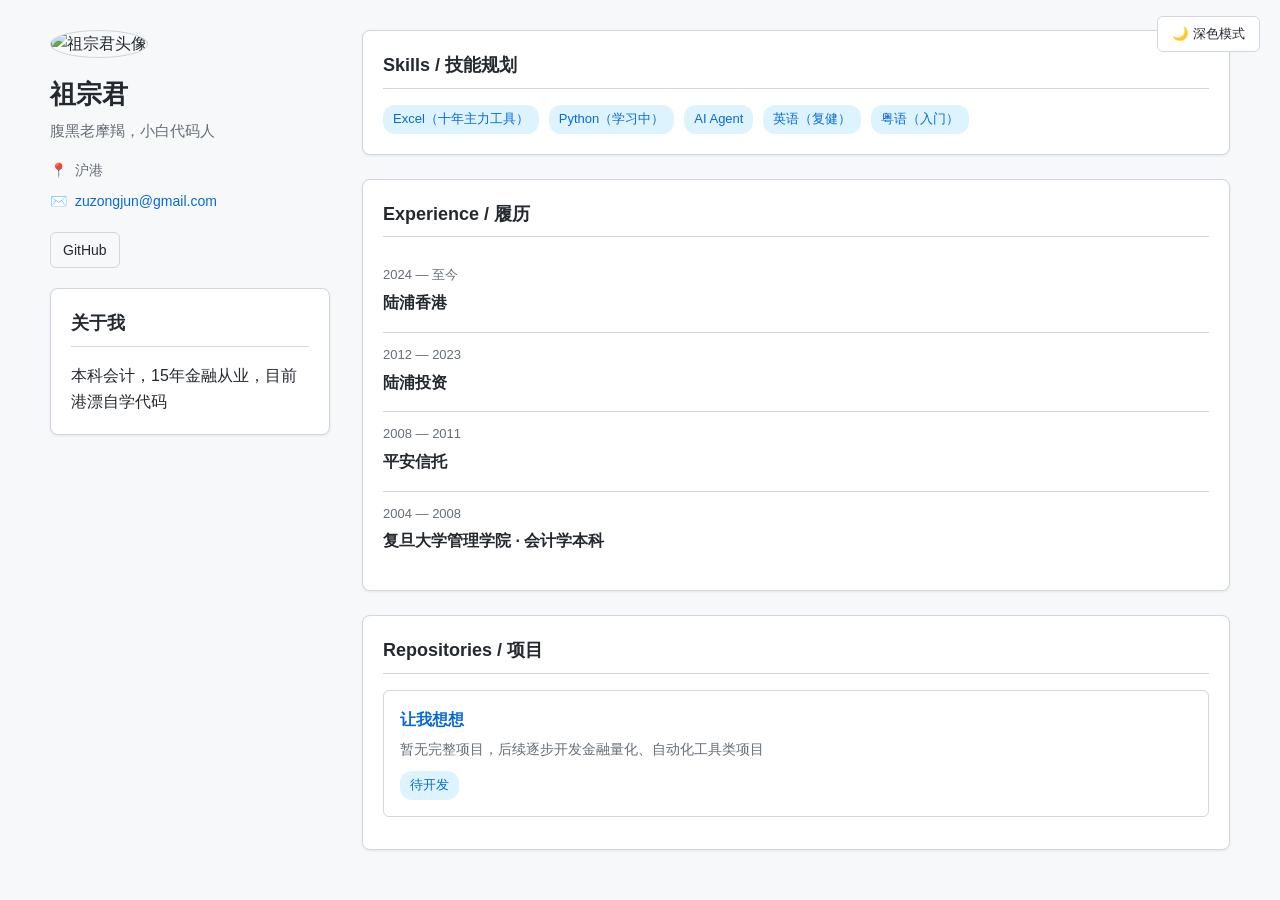
==== index.html @ e41668c1 "Add files via upload" ====
<!DOCTYPE html>
<html lang="zh-HK">
<head>
    <meta charset="UTF-8">
    <meta name="viewport" content="width=device-width, initial-scale=1.0">
    <title>祖宗君 | Personal Profile</title>
    <style>
        /* 全局变量 + GitHub风格主题 */
        :root {
            --bg-primary: #ffffff;
            --bg-secondary: #f6f8fa;
            --card-bg: #ffffff;
            --text-main: #24292f;
            --text-sub: #656d76;
            --border: #d0d7de;
            --accent: #0969da;
            --tag-bg: #ddf4ff;
            --tag-text: #0969da;
            --shadow: rgba(0,0,0,0.08) 0 1px 3px;
        }
        html.dark-mode {
            --bg-primary: #0d1117;
            --bg-secondary: #161b22;
            --card-bg: #161b22;
            --text-main: #f0f6fc;
            --text-sub: #8b949e;
            --border: #30363d;
            --accent: #58a6ff;
            --tag-bg: #1f2f41;
            --tag-text: #58a6ff;
            --shadow: rgba(0,0,0,0.3) 0 1px 3px;
        }
        * {
            margin: 0;
            padding: 0;
            box-sizing: border-box;
            transition: background-color 0.3s ease, color 0.3s ease, border 0.3s ease;
        }
        body {
            font-family: -apple-system, BlinkMacSystemFont, "Segoe UI", Helvetica, Arial, sans-serif;
            background: var(--bg-secondary);
            color: var(--text-main);
            line-height: 1.6;
            padding: 30px 15px;
        }
        .container {
            max-width: 1180px;
            margin: 0 auto;
            display: grid;
            grid-template-columns: 280px 1fr;
            gap: 32px;
        }
        /* 侧边个人信息栏 */
        .sidebar {
            position: sticky;
            top: 30px;
            height: fit-content;
        }
        .avatar {
            width: 240px;
            height: 240px;
            border-radius: 50%;
            object-fit: cover;
            border: 1px solid var(--border);
            margin-bottom: 16px;
        }
        .name {
            font-size: 26px;
            font-weight: 600;
            margin-bottom: 4px;
        }
        .bio {
            color: var(--text-sub);
            font-size: 15px;
            margin-bottom: 16px;
        }
        .meta-item {
            display: flex;
            align-items: center;
            gap: 8px;
            color: var(--text-sub);
            margin: 8px 0;
            font-size: 14px;
        }
        .meta-item a {
            color: var(--accent);
            text-decoration: none;
        }
        .meta-item a:hover {
            text-decoration: underline;
        }
        .social-group {
            margin: 20px 0;
            display: flex;
            gap: 12px;
        }
        .social-btn {
            padding: 6px 12px;
            border: 1px solid var(--border);
            border-radius: 6px;
            text-decoration: none;
            color: var(--text-main);
            font-size: 14px;
        }
        .social-btn:hover {
            background: var(--bg-secondary);
        }
        /* 右侧主内容 */
        .main-content {
            display: flex;
            flex-direction: column;
            gap: 24px;
        }
        .section-card {
            background: var(--card-bg);
            border: 1px solid var(--border);
            border-radius: 8px;
            padding: 20px;
            box-shadow: var(--shadow);
        }
        .section-title {
            font-size: 18px;
            font-weight: 600;
            margin-bottom: 16px;
            padding-bottom: 8px;
            border-bottom: 1px solid var(--border);
        }
        /* 技能标签 */
        .tag-list {
            display: flex;
            flex-wrap: wrap;
            gap: 10px;
        }
        .skill-tag {
            padding: 4px 10px;
            background: var(--tag-bg);
            color: var(--tag-text);
            border-radius: 12px;
            font-size: 13px;
        }
        /* 经历时间线 */
        .timeline-item {
            padding: 12px 0;
            border-bottom: 1px solid var(--border);
        }
        .timeline-item:last-child {
            border-bottom: none;
        }
        .timeline-time {
            font-size: 13px;
            color: var(--text-sub);
        }
        .timeline-title {
            font-weight: 600;
            margin: 4px 0;
        }
        /* 项目卡片 */
        .repo-card {
            border: 1px solid var(--border);
            border-radius: 6px;
            padding: 16px;
            margin-bottom: 12px;
        }
        .repo-name {
            font-weight: 600;
            color: var(--accent);
            font-size: 16px;
        }
        .repo-desc {
            color: var(--text-sub);
            font-size: 14px;
            margin: 6px 0 10px;
        }
        /* 明暗切换按钮 */
        .theme-toggle {
            position: fixed;
            top: 16px;
            right: 20px;
            padding: 8px 14px;
            border: 1px solid var(--border);
            border-radius: 6px;
            background: var(--card-bg);
            color: var(--text-main);
            cursor: pointer;
            z-index: 99;
        }
        /* 移动端适配 */
        @media (max-width: 768px) {
            .container {
                grid-template-columns: 1fr;
            }
            .sidebar {
                position: static;
                text-align: center;
            }
            .avatar {
                width: 180px;
                height: 180px;
            }
            .meta-item {
                justify-content: center;
            }
            .social-group {
                justify-content: center;
            }
        }
    </style>
</head>
<body>
    <!-- 明暗切换按钮 -->
    <button class="theme-toggle" id="toggleBtn">🌙 深色模式</button>

    <div class="container">
        <!-- 左侧侧边栏 -->
        <aside class="sidebar">
            <img src="assets/zuzongjun.jpg" alt="祖宗君头像" class="avatar">
            <h1 class="name">祖宗君</h1>
            <p class="bio">腹黑老摩羯，小白代码人</p>
            <div class="meta-item">
                <span>📍</span>
                <span>沪港</span>
            </div>
            <div class="meta-item">
                <span>✉️</span>
                <a href="mailto:zuzongjun@gmail.com">zuzongjun@gmail.com</a>
            </div>
            <div class="social-group">
                <a href="https://github.com/zuzongjun" target="_blank" class="social-btn">GitHub</a>
            </div>
            <div class="section-card">
                <h3 class="section-title">关于我</h3>
                <p>本科会计，15年金融从业，目前港漂自学代码</p>
            </div>
        </aside>

        <!-- 右侧主内容区 -->
        <main class="main-content">
            <!-- 技能板块 -->
            <div class="section-card">
                <h2 class="section-title">Skills / 技能规划</h2>
                <div class="tag-list">
                    <span class="skill-tag">Excel（十年主力工具）</span>
                    <span class="skill-tag">Python（学习中）</span>
                    <span class="skill-tag">AI Agent</span>
                    <span class="skill-tag">英语（复健）</span>
                    <span class="skill-tag">粤语（入门）</span>
                </div>
            </div>

            <!-- 工作&教育经历 -->
            <div class="section-card">
                <h2 class="section-title">Experience / 履历</h2>
                <div class="timeline-item">
                    <div class="timeline-time">2024 — 至今</div>
                    <div class="timeline-title">陆浦香港</div>
                </div>
                <div class="timeline-item">
                    <div class="timeline-time">2012 — 2023</div>
                    <div class="timeline-title">陆浦投资</div>
                </div>
                <div class="timeline-item">
                    <div class="timeline-time">2008 — 2011</div>
                    <div class="timeline-title">平安信托</div>
                </div>
                <div class="timeline-item">
                    <div class="timeline-time">2004 — 2008</div>
                    <div class="timeline-title">复旦大学管理学院 · 会计学本科</div>
                </div>
            </div>

            <!-- 项目仓库板块（预留空白，后续可自行新增） -->
            <div class="section-card">
                <h2 class="section-title">Repositories / 项目</h2>
                <div class="repo-card">
                    <div class="repo-name">让我想想</div>
                    <div class="repo-desc">暂无完整项目，后续逐步开发金融量化、自动化工具类项目</div>
                    <div class="tag-list">
                        <span class="skill-tag">待开发</span>
                    </div>
                </div>
            </div>
        </main>
    </div>

    <script>
        // 深色/浅色模式切换逻辑
        const html = document.documentElement;
        const toggleBtn = document.getElementById('toggleBtn');
        // 读取本地存储主题
        const savedTheme = localStorage.getItem('site-theme');
        if (savedTheme === 'dark') {
            html.classList.add('dark-mode');
            toggleBtn.textContent = '☀️ 浅色模式';
        }
        // 切换事件
        toggleBtn.addEventListener('click', () => {
            const isDark = html.classList.toggle('dark-mode');
            if (isDark) {
                localStorage.setItem('site-theme', 'dark');
                toggleBtn.textContent = '☀️ 浅色模式';
            } else {
                localStorage.setItem('site-theme', 'light');
                toggleBtn.textContent = '🌙 深色模式';
            }
        });
    </script>
</body>
</html>
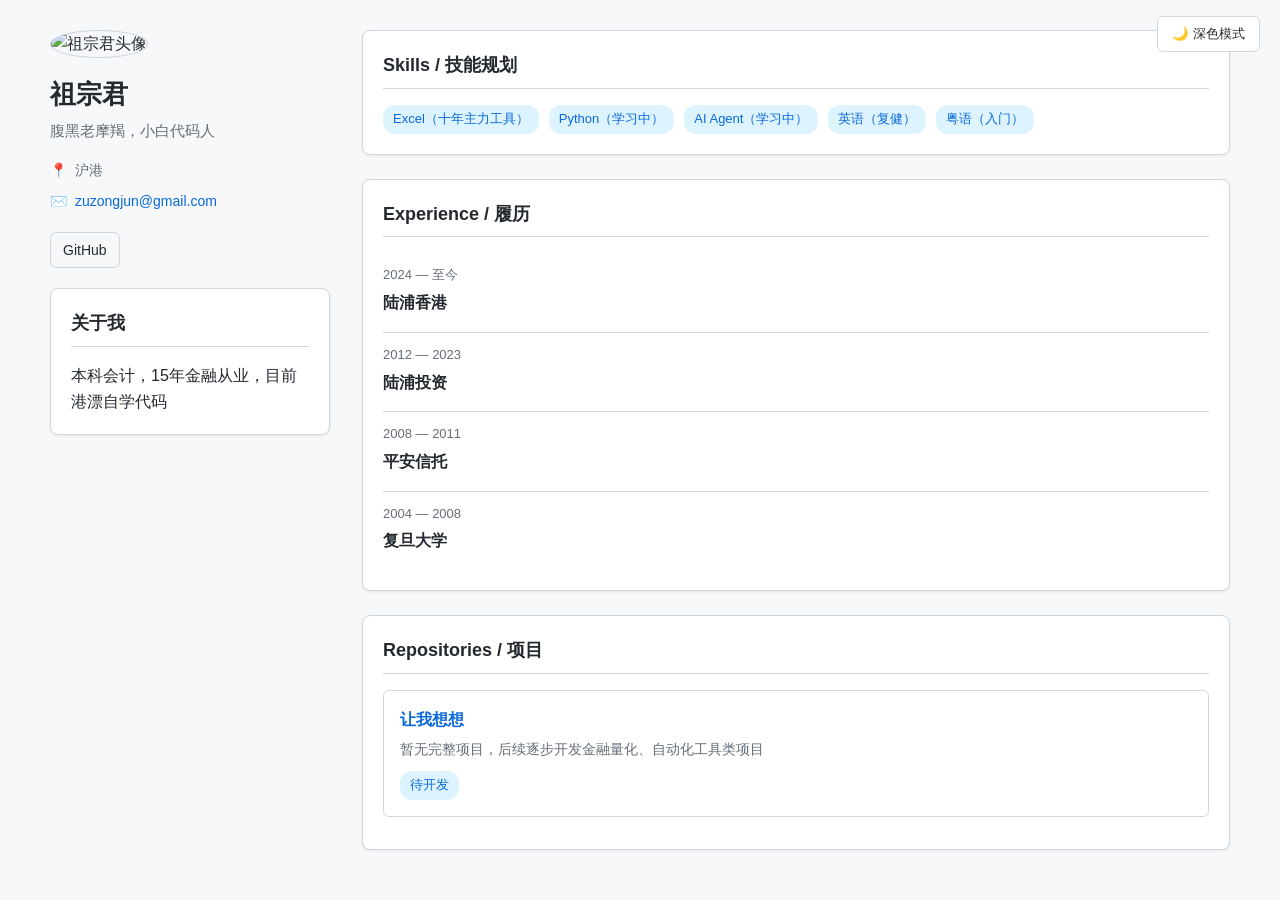
==== commit e358fd69: "Update index.html" ====
--- a/index.html
+++ b/index.html
@@ -213,7 +213,7 @@
     <div class="container">
         <!-- 左侧侧边栏 -->
         <aside class="sidebar">
-            <img src="assets/zuzongjun.jpg" alt="祖宗君头像" class="avatar">
+            <img src="assets/zuzongjun.png" alt="祖宗君头像" class="avatar">
             <h1 class="name">祖宗君</h1>
             <p class="bio">腹黑老摩羯，小白代码人</p>
             <div class="meta-item">
@@ -241,7 +241,7 @@
                 <div class="tag-list">
                     <span class="skill-tag">Excel（十年主力工具）</span>
                     <span class="skill-tag">Python（学习中）</span>
-                    <span class="skill-tag">AI Agent</span>
+                    <span class="skill-tag">AI Agent（学习中）</span>
                     <span class="skill-tag">英语（复健）</span>
                     <span class="skill-tag">粤语（入门）</span>
                 </div>
@@ -264,7 +264,7 @@
                 </div>
                 <div class="timeline-item">
                     <div class="timeline-time">2004 — 2008</div>
-                    <div class="timeline-title">复旦大学管理学院 · 会计学本科</div>
+                    <div class="timeline-title">复旦大学</div>
                 </div>
             </div>
 
@@ -305,4 +305,4 @@
         });
     </script>
 </body>
-</html>+</html>
